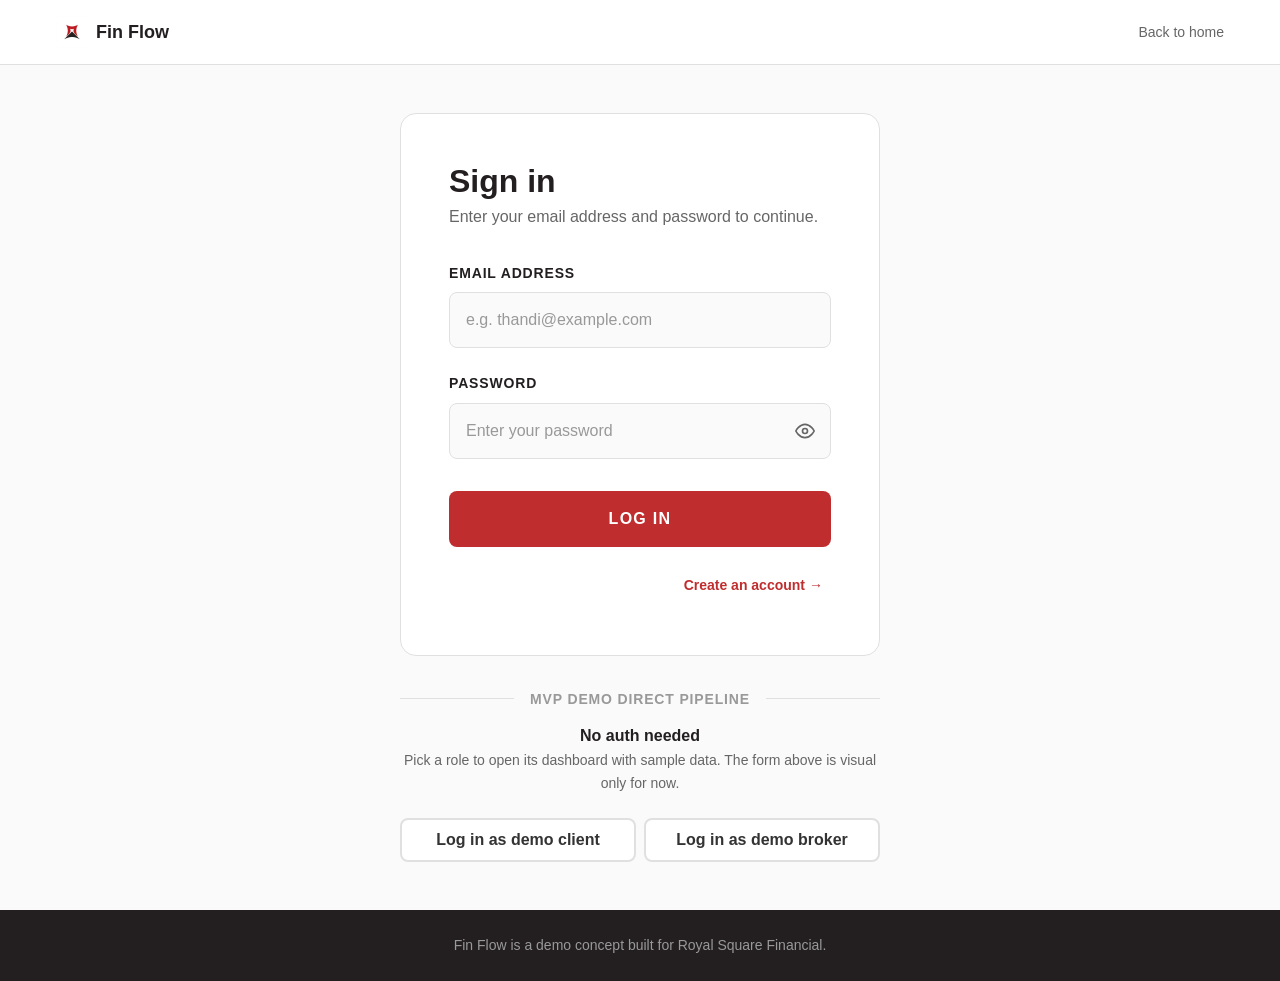
==== dashboard-broker.html @ e04cb44f "Add broker dashboard shell Desktop first at 1280px with a sidebar, five placeholder screens and the " ====
<!DOCTYPE html>
<html lang="en">
<head>
  <meta charset="UTF-8">
  <meta name="viewport" content="width=device-width, initial-scale=1.0">
  <title>Broker dashboard - Fin Flow</title>
  <meta name="description" content="The Fin Flow broker dashboard. Manage clients, claims, reminders and providers in one place.">
  <link rel="stylesheet" href="base.css">
  <link rel="stylesheet" href="dashboard-broker.css">
</head>
<body class="broker-body">

  <!-- Top bar -->
  <header class="broker-header">
    <a href="index.html" class="logo" aria-label="Fin Flow home">
      <img src="assets/logo.jpg" alt="Fin Flow logo">
      <span class="logo-name">Fin Flow</span>
    </a>

    <div class="header-actions">
      <!-- The demo clock, so reminders can be made to fire in front of judges -->
      <div class="demo-clock">
        <span class="demo-clock-label">Demo date</span>
        <span class="demo-clock-value" id="demoDateValue">Loading</span>
      </div>
      <button type="button" class="btn btn-outline btn-small" id="btnSkipAhead">Skip ahead a month</button>
      <button type="button" class="btn-text" id="btnResetClock">Reset</button>

      <div class="broker-identity">
        <span class="broker-name" id="brokerName">Adviser</span>
        <button type="button" class="btn-text" id="btnSignOut">Sign out</button>
      </div>
    </div>
  </header>

  <div class="broker-layout">

    <!-- Sidebar -->
    <nav class="side-nav" aria-label="Dashboard navigation">
      <button class="nav-btn" data-tab="clients" aria-selected="true">
        <svg viewBox="0 0 24 24" fill="none" stroke="currentColor" stroke-width="2" stroke-linecap="round" stroke-linejoin="round" aria-hidden="true">
          <path d="M17 21v-2a4 4 0 0 0-4-4H5a4 4 0 0 0-4 4v2"/>
          <circle cx="9" cy="7" r="4"/>
          <path d="M23 21v-2a4 4 0 0 0-3-3.87"/>
          <path d="M16 3.13a4 4 0 0 1 0 7.75"/>
        </svg>
        <span>Clients</span>
      </button>
      <button class="nav-btn" data-tab="claims" aria-selected="false">
        <svg viewBox="0 0 24 24" fill="none" stroke="currentColor" stroke-width="2" stroke-linecap="round" stroke-linejoin="round" aria-hidden="true">
          <path d="M14 2H6a2 2 0 0 0-2 2v16a2 2 0 0 0 2 2h12a2 2 0 0 0 2-2V8z"/>
          <polyline points="14 2 14 8 20 8"/>
          <line x1="16" y1="13" x2="8" y2="13"/>
          <line x1="16" y1="17" x2="8" y2="17"/>
        </svg>
        <span>Claims</span>
      </button>
      <button class="nav-btn" data-tab="reminders" aria-selected="false">
        <svg viewBox="0 0 24 24" fill="none" stroke="currentColor" stroke-width="2" stroke-linecap="round" stroke-linejoin="round" aria-hidden="true">
          <circle cx="12" cy="12" r="10"/>
          <polyline points="12 6 12 12 16 14"/>
        </svg>
        <span>Reminders</span>
      </button>
      <button class="nav-btn" data-tab="notifications" aria-selected="false">
        <svg viewBox="0 0 24 24" fill="none" stroke="currentColor" stroke-width="2" stroke-linecap="round" stroke-linejoin="round" aria-hidden="true">
          <path d="M18 8A6 6 0 0 0 6 8c0 7-3 9-3 9h18s-3-2-3-9"/>
          <path d="M13.73 21a2 2 0 0 1-3.46 0"/>
        </svg>
        <span>Alerts</span>
        <span class="nav-badge" id="alertCount" hidden>0</span>
      </button>
      <button class="nav-btn" data-tab="providers" aria-selected="false">
        <svg viewBox="0 0 24 24" fill="none" stroke="currentColor" stroke-width="2" stroke-linecap="round" stroke-linejoin="round" aria-hidden="true">
          <path d="M3 21h18"/>
          <path d="M5 21V7l7-4 7 4v14"/>
          <path d="M10 21v-6h4v6"/>
        </svg>
        <span>Providers</span>
      </button>
    </nav>

    <!-- Screens -->
    <main class="main-content">

      <section class="screen active" id="screen-clients">
        <h1 class="screen-title">Clients</h1>
        <p class="screen-subtitle">Every client you advise, with their outstanding documents and open claims.</p>
        <div class="placeholder">
          <p>The client list goes here, one row per client with their document and claim counts. Selecting a row opens the client detail with their net worth summary and goals.</p>
        </div>
      </section>

      <section class="screen" id="screen-claims">
        <h1 class="screen-title">Claims</h1>
        <p class="screen-subtitle">Advance each claim through its ten steps on the insurer's behalf.</p>
        <div class="placeholder">
          <p>The claims list goes here, followed by the claim tracker with the button that moves a claim on one step.</p>
        </div>
      </section>

      <section class="screen" id="screen-reminders">
        <h1 class="screen-title">Reminders</h1>
        <p class="screen-subtitle">Rules that decide who gets nudged, and when.</p>
        <div class="placeholder">
          <p>The reminder rules table goes here, with a trigger date, recurrence and recipient on each row. Skip ahead above moves the demo date so a rule fires.</p>
        </div>
      </section>

      <section class="screen" id="screen-notifications">
        <h1 class="screen-title">Notifications</h1>
        <p class="screen-subtitle">Reminders that have fired for you, on or before the demo date.</p>
        <div class="placeholder">
          <p>The broker notification feed goes here, showing every reminder addressed to the broker or to both parties.</p>
        </div>
      </section>

      <section class="screen" id="screen-providers">
        <h1 class="screen-title">Provider directory</h1>
        <p class="screen-subtitle">Contact details for every provider the firm places business with.</p>
        <div class="placeholder">
          <p>The provider directory goes here, listing each provider with its category, claims line and website.</p>
        </div>
      </section>

    </main>
  </div>

  <script src="data.js"></script>
  <script src="dashboard-broker.js"></script>
</body>
</html>
---- base.css ----
/* ── Colour tokens ── */
:root {
  --crimson: #C02D2E;
  --crimson-hover: #a12425;
  --black: #231F20;
  --offwhite: #FAFAFA;
  --charcoal: #333333;

  /* Tints for borders, cards and subtle backgrounds */
  --grey-100: #f0f0f0;
  --grey-200: #e0e0e0;
  --grey-400: #999999;
  --grey-600: #666666;

  /* Spacing scale */
  --space-xs: 0.25rem;
  --space-sm: 0.5rem;
  --space-md: 1rem;
  --space-lg: 1.5rem;
  --space-xl: 2rem;
  --space-2xl: 3rem;
  --space-3xl: 4rem;

  /* Typography */
  --font-family: -apple-system, BlinkMacSystemFont, "Segoe UI", Roboto, Oxygen,
    Ubuntu, Cantarell, "Helvetica Neue", Arial, sans-serif;
  --font-size-sm: 0.875rem;
  --font-size-base: 1rem;
  --font-size-lg: 1.125rem;
  --font-size-xl: 1.5rem;
  --font-size-2xl: 2rem;
  --font-size-3xl: 2.5rem;
  --line-height: 1.6;

  /* Layout */
  --max-width: 1200px;
  --border-radius: 0.5rem;
}

/* ── Reset ── */
*,
*::before,
*::after {
  box-sizing: border-box;
  margin: 0;
  padding: 0;
}

html {
  scroll-behavior: smooth;
  -webkit-text-size-adjust: 100%;
}

body {
  font-family: var(--font-family);
  font-size: var(--font-size-base);
  line-height: var(--line-height);
  color: var(--charcoal);
  background-color: var(--offwhite);
  min-height: 100vh;
}

img {
  max-width: 100%;
  height: auto;
  display: block;
}

a {
  color: var(--charcoal);
  text-decoration: none;
}

a:hover {
  color: var(--crimson);
}

h1, h2, h3, h4, h5, h6 {
  color: var(--black);
  line-height: 1.2;
}

button {
  font-family: inherit;
  font-size: inherit;
  cursor: pointer;
  border: none;
  background: none;
}

/* ── Common components ── */
.btn {
  display: inline-flex;
  align-items: center;
  justify-content: center;
  padding: var(--space-sm) var(--space-lg);
  min-height: 44px;
  min-width: 44px;
  font-size: var(--font-size-base);
  font-weight: 600;
  border-radius: var(--border-radius);
  transition: background-color 0.2s, color 0.2s, transform 0.1s;
  text-align: center;
  text-decoration: none;
}

.btn:active {
  transform: scale(0.98);
}

.btn-primary {
  background-color: var(--crimson);
  color: #fff;
}

.btn-primary:hover {
  background-color: var(--crimson-hover);
  color: #fff;
}

.btn-primary:focus-visible {
  outline: 3px solid var(--crimson);
  outline-offset: 2px;
}

.btn-outline {
  background-color: transparent;
  color: var(--charcoal);
  border: 2px solid var(--grey-200);
}

.btn-outline:hover {
  border-color: var(--crimson);
  color: var(--crimson);
}

.btn-outline:focus-visible {
  outline: 3px solid var(--crimson);
  outline-offset: 2px;
}

.container {
  width: 100%;
  max-width: var(--max-width);
  margin: 0 auto;
  padding-inline: var(--space-md);
}

/* ── Accessibility ── */
.sr-only {
  position: absolute;
  width: 1px;
  height: 1px;
  padding: 0;
  margin: -1px;
  overflow: hidden;
  clip: rect(0, 0, 0, 0);
  white-space: nowrap;
  border: 0;
}

:focus-visible {
  outline: 3px solid var(--crimson);
  outline-offset: 2px;
}
---- dashboard-broker.css ----
/* ── Broker dashboard ── */
/* Built for a 1280px desk first, then narrowed with max-width queries */

.broker-body {
  background-color: var(--offwhite);
}

/* Top bar */
.broker-header {
  position: sticky;
  top: 0;
  z-index: 50;
  display: flex;
  align-items: center;
  justify-content: space-between;
  gap: var(--space-lg);
  height: 4rem;
  padding-inline: var(--space-lg);
  background-color: #fff;
  border-bottom: 1px solid var(--grey-200);
}

.logo {
  display: flex;
  align-items: center;
  gap: var(--space-sm);
}

.logo img {
  width: 32px;
  height: 32px;
  border-radius: 4px;
}

.logo-name {
  font-size: var(--font-size-lg);
  font-weight: 700;
  color: var(--black);
}

.header-actions {
  display: flex;
  align-items: center;
  gap: var(--space-md);
}

/* Demo clock */
.demo-clock {
  display: flex;
  flex-direction: column;
  line-height: 1.2;
}

.demo-clock-label {
  font-size: 0.75rem;
  font-weight: 700;
  color: var(--grey-400);
  text-transform: uppercase;
  letter-spacing: 0.06em;
}

.demo-clock-value {
  font-size: var(--font-size-sm);
  font-weight: 600;
  color: var(--black);
}

.btn-small {
  min-height: 44px;
  padding: var(--space-xs) var(--space-md);
  font-size: var(--font-size-sm);
}

.btn-text {
  min-height: 44px;
  padding: var(--space-xs) var(--space-sm);
  font-size: var(--font-size-sm);
  font-weight: 600;
  color: var(--grey-600);
  border-radius: var(--border-radius);
}

.btn-text:hover {
  color: var(--crimson);
}

.broker-identity {
  display: flex;
  align-items: center;
  gap: var(--space-sm);
  padding-left: var(--space-md);
  border-left: 1px solid var(--grey-200);
}

.broker-name {
  font-size: var(--font-size-sm);
  font-weight: 600;
  color: var(--black);
}

/* Layout */
.broker-layout {
  display: grid;
  grid-template-columns: 240px 1fr;
  align-items: start;
}

/* Sidebar */
.side-nav {
  position: sticky;
  top: 4rem;
  display: flex;
  flex-direction: column;
  gap: var(--space-xs);
  height: calc(100vh - 4rem);
  padding: var(--space-lg) var(--space-md);
  background-color: #fff;
  border-right: 1px solid var(--grey-200);
}

.nav-btn {
  display: flex;
  align-items: center;
  gap: var(--space-md);
  width: 100%;
  min-height: 44px;
  padding: var(--space-sm) var(--space-md);
  font-size: var(--font-size-base);
  font-weight: 600;
  color: var(--charcoal);
  text-align: left;
  border-radius: var(--border-radius);
}

.nav-btn svg {
  width: 20px;
  height: 20px;
  flex-shrink: 0;
}

.nav-btn:hover {
  background-color: var(--grey-100);
}

.nav-btn[aria-selected="true"] {
  background-color: rgba(192, 45, 46, 0.08);
  color: var(--crimson);
}

.nav-badge {
  margin-left: auto;
  min-width: 22px;
  padding: 0 var(--space-xs);
  font-size: 0.75rem;
  font-weight: 700;
  line-height: 22px;
  text-align: center;
  color: #fff;
  background-color: var(--crimson);
  border-radius: 100px;
}

/* Screens */
.main-content {
  padding: var(--space-2xl);
  min-width: 0;
}

.screen {
  display: none;
  max-width: 1000px;
}

.screen.active {
  display: block;
}

.screen-title {
  font-size: var(--font-size-2xl);
  margin-bottom: var(--space-xs);
}

.screen-subtitle {
  color: var(--grey-600);
  margin-bottom: var(--space-xl);
}

/* Marks a screen another teammate is still building */
.placeholder {
  padding: var(--space-xl);
  background-color: #fff;
  border: 1px dashed var(--grey-200);
  border-radius: var(--border-radius);
}

.placeholder p {
  color: var(--grey-600);
  max-width: 60ch;
}

/* ── Laptop: under 1024px ── */
@media (max-width: 1023px) {
  .broker-layout {
    grid-template-columns: 200px 1fr;
  }

  .main-content {
    padding: var(--space-xl);
  }
}

/* ── Phone and small tablet: under 768px ── */
@media (max-width: 767px) {
  .broker-header {
    height: auto;
    flex-wrap: wrap;
    gap: var(--space-sm);
    padding: var(--space-sm) var(--space-md);
  }

  .header-actions {
    width: 100%;
    flex-wrap: wrap;
    gap: var(--space-sm);
  }

  .broker-identity {
    margin-left: auto;
    padding-left: var(--space-sm);
  }

  .broker-layout {
    grid-template-columns: 1fr;
  }

  /* The sidebar becomes a scrolling row of tabs above the content */
  .side-nav {
    position: static;
    flex-direction: row;
    height: auto;
    gap: var(--space-xs);
    padding: var(--space-sm);
    overflow-x: auto;
    border-right: none;
    border-bottom: 1px solid var(--grey-200);
  }

  .nav-btn {
    flex-direction: column;
    gap: var(--space-xs);
    width: auto;
    min-width: 72px;
    padding: var(--space-xs);
    font-size: 0.75rem;
    text-align: center;
  }

  .nav-badge {
    margin-left: 0;
  }

  .main-content {
    padding: var(--space-lg) var(--space-md);
  }

  .screen-title {
    font-size: var(--font-size-xl);
  }
}
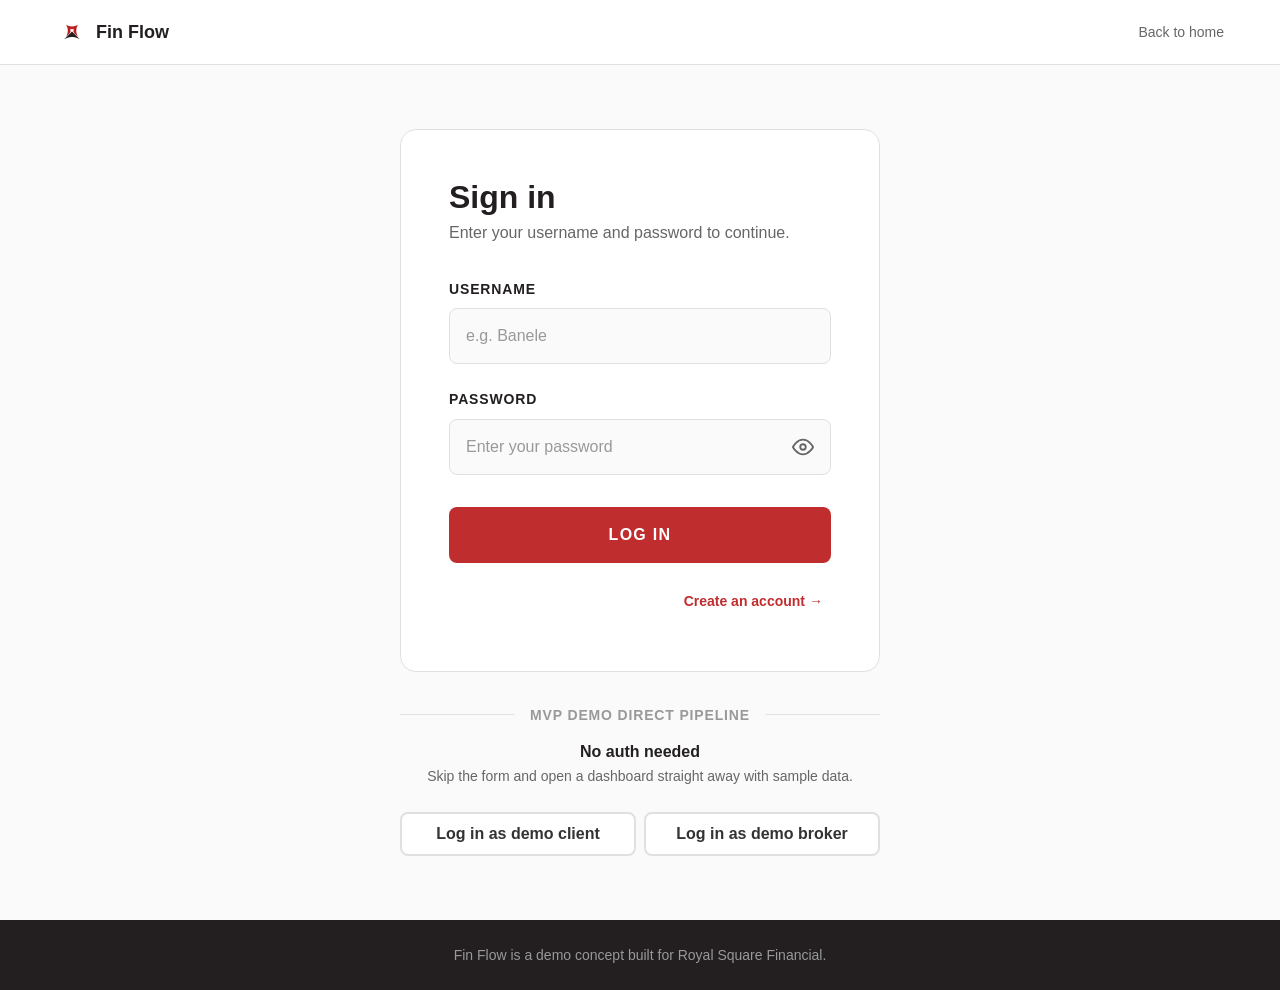
==== commit 5b0d724d: "Share the broker page with the insurer role An insurer signs in to the same page and sees only claim" ====
--- a/dashboard-broker.html
+++ b/dashboard-broker.html
@@ -27,7 +27,8 @@
       <button type="button" class="btn-text" id="btnResetClock">Reset</button>
 
       <div class="broker-identity">
-        <span class="broker-name" id="brokerName">Adviser</span>
+        <span class="broker-name" id="brokerName"></span>
+        <span class="header-role" id="headerRole"></span>
         <button type="button" class="btn-text" id="btnSignOut">Sign out</button>
       </div>
     </div>
--- a/dashboard-broker.css
+++ b/dashboard-broker.css
@@ -82,6 +82,18 @@
 
 .btn-text:hover {
   color: var(--crimson);
+}
+
+.header-role {
+  padding: 2px var(--space-sm);
+  font-size: 0.7rem;
+  font-weight: 700;
+  text-transform: uppercase;
+  letter-spacing: 0.06em;
+  color: var(--crimson);
+  background-color: rgba(192, 45, 46, 0.08);
+  border-radius: 100px;
+  white-space: nowrap;
 }
 
 .broker-identity {
